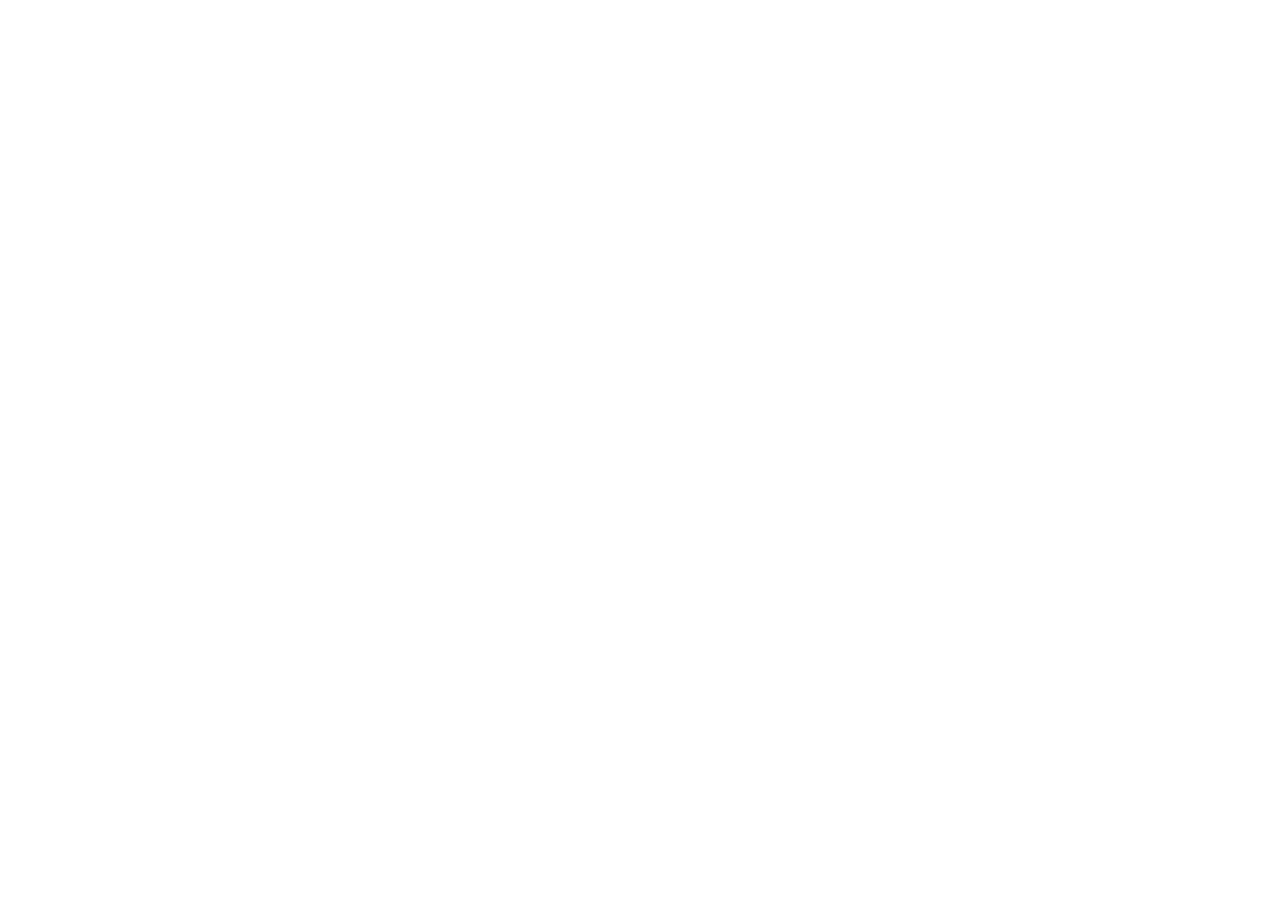
==== index.html @ a4e252ef "Add files via upload" ====
<!doctype html>
<html lang="fr">
  <head>
    <meta charset="UTF-8" />
    <meta name="viewport" content="width=device-width, initial-scale=1.0" />
    <title>PrimeTV — Streaming Premium · Sport, Cinéma, Séries</title>
    <meta property="og:image" content="assets/og_default.png" />
    <meta name="twitter:card" content="summary_large_image" />
    <meta name="twitter:image" content="assets/og_default.png" />
    <link rel="preconnect" href="https://fonts.googleapis.com/" />
    <link rel="preconnect" href="https://fonts.gstatic.com/" crossorigin />
    <link href="https://fonts.googleapis.com/css2?family=Inter:wght@400;500;700;900&amp;display=swap" rel="stylesheet" />
    <script type="module" crossorigin src="assets/index-NteebrMr.js"></script>
    <link rel="stylesheet" crossorigin href="assets/index-Di2Sc8j5.css" />
  </head>
  <body>
    <div id="root"></div>
  </body>
</html>
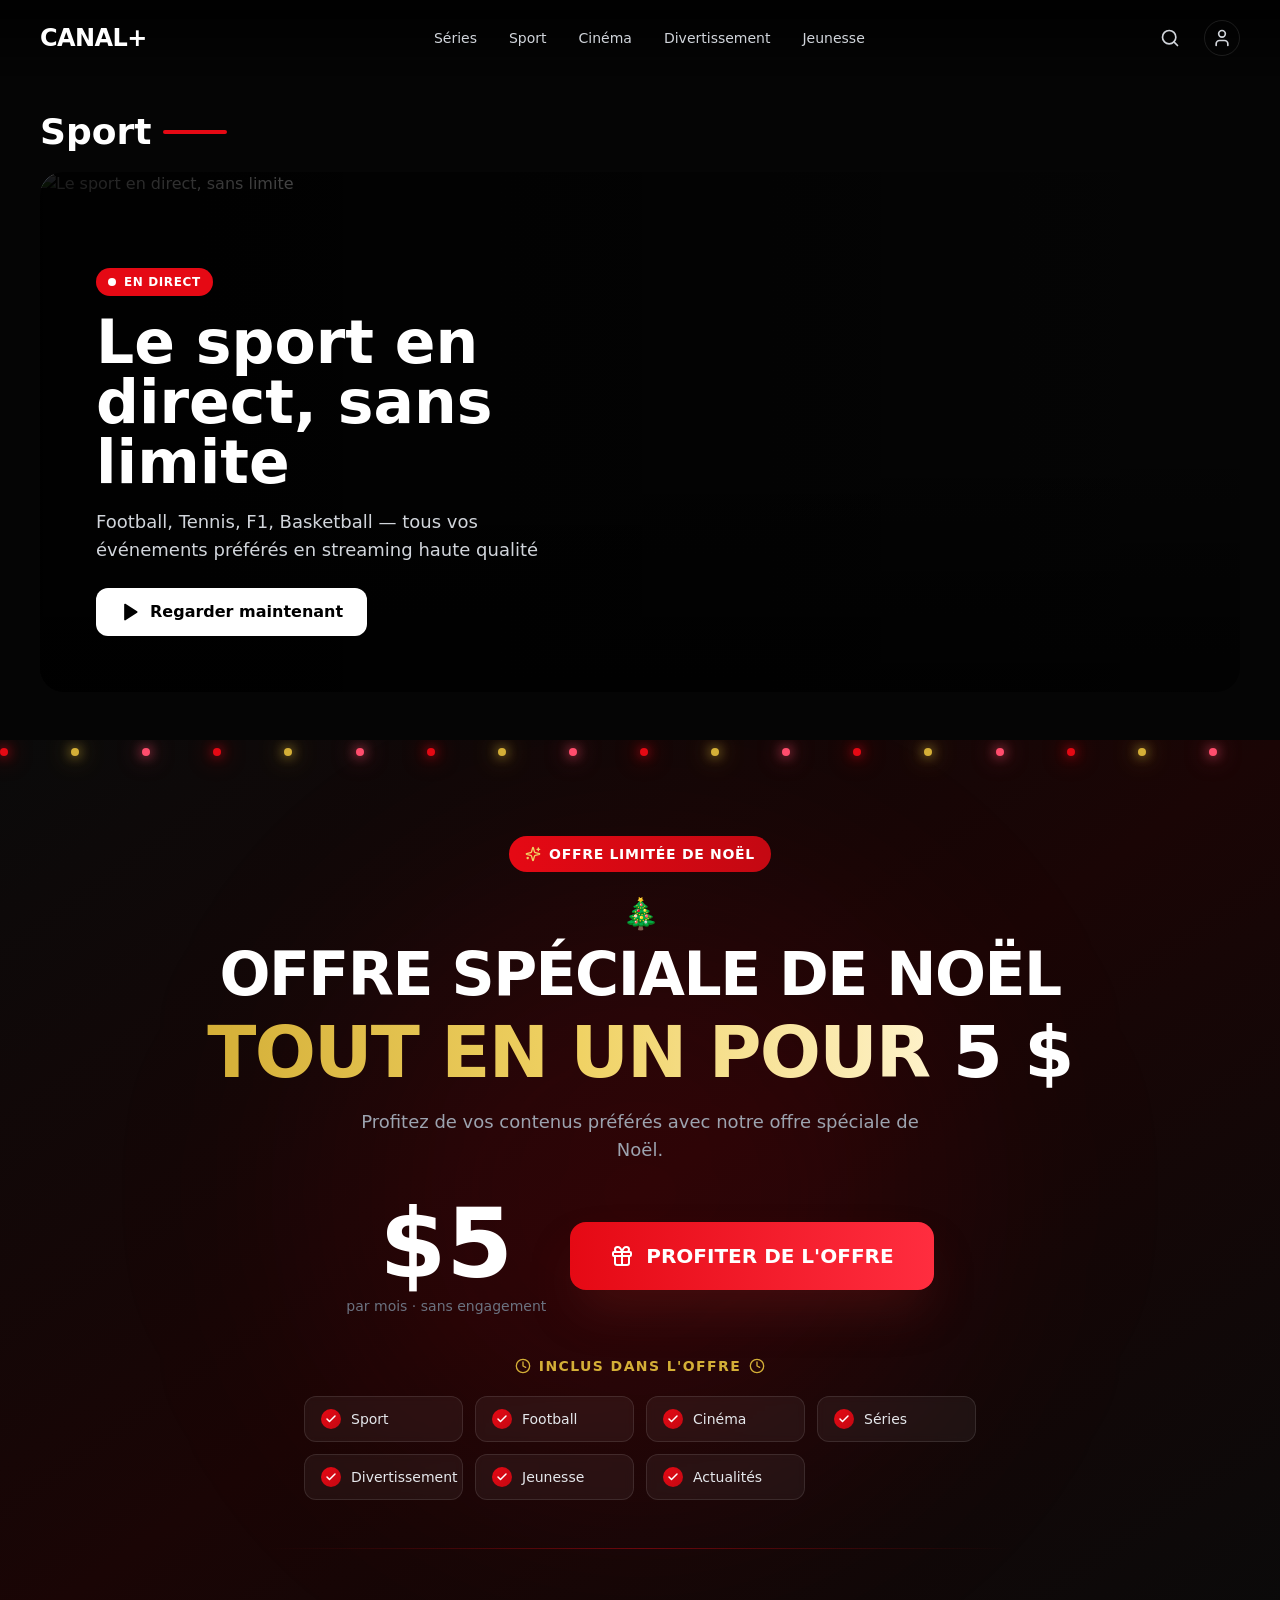
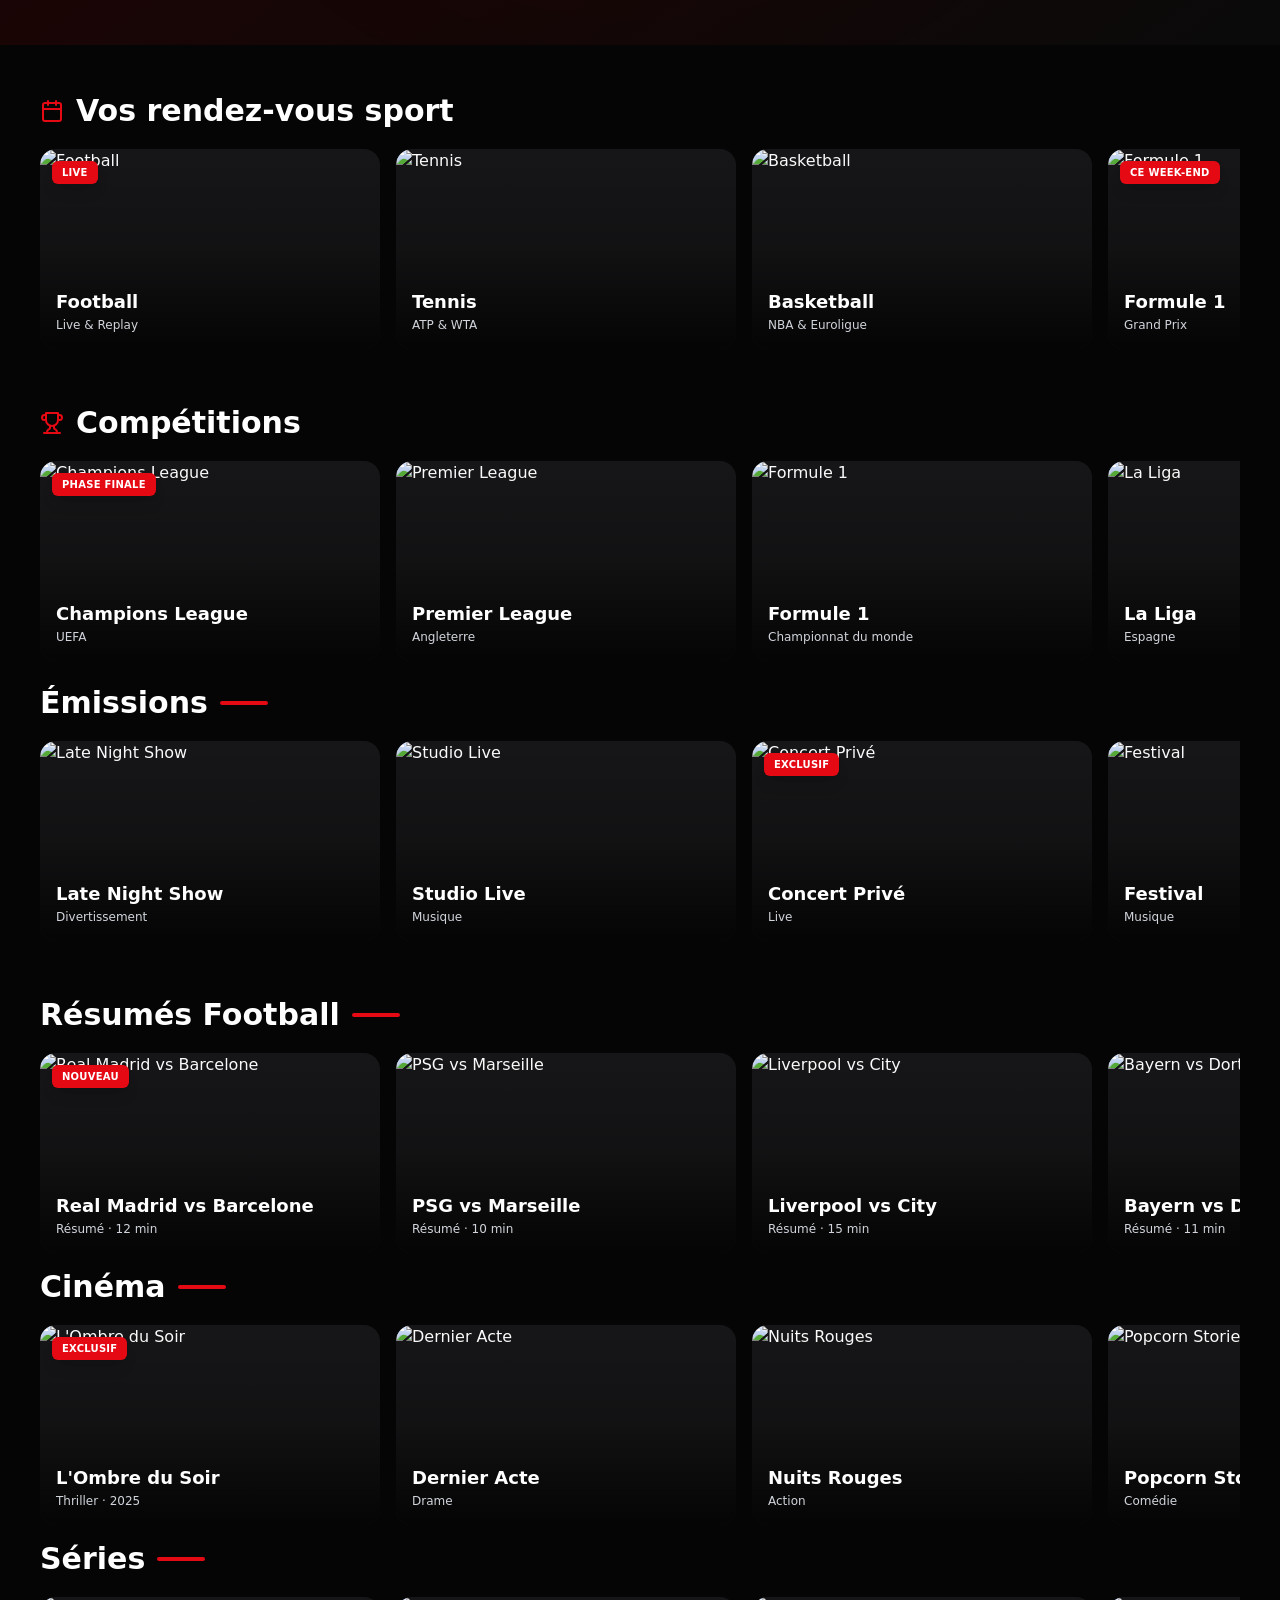
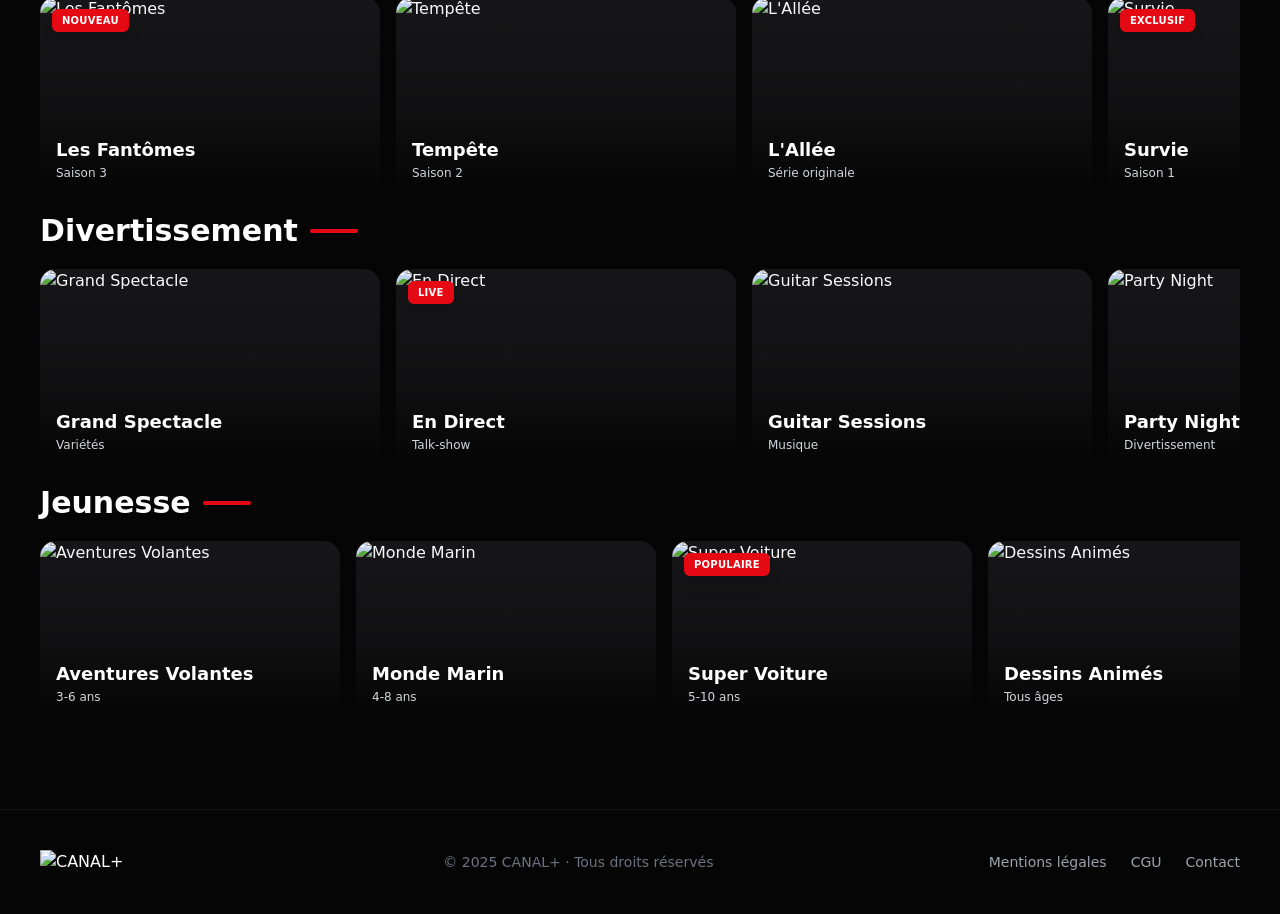
==== commit 9eb10f07: "Update index.html" ====
--- a/index.html
+++ b/index.html
@@ -10,6 +10,7 @@
     <link rel="preconnect" href="https://fonts.googleapis.com/" />
     <link rel="preconnect" href="https://fonts.gstatic.com/" crossorigin />
     <link href="https://fonts.googleapis.com/css2?family=Inter:wght@400;500;700;900&amp;display=swap" rel="stylesheet" />
+    <link rel="stylesheet" href="assets/plans.css" />
     <script type="module" crossorigin src="assets/index-NteebrMr.js"></script>
     <link rel="stylesheet" crossorigin href="assets/index-Di2Sc8j5.css" />
   </head>
--- a/assets/index-Di2Sc8j5.css
+++ b/assets/index-Di2Sc8j5.css
@@ -0,0 +1 @@
+*,:before,:after{--tw-border-spacing-x: 0;--tw-border-spacing-y: 0;--tw-translate-x: 0;--tw-translate-y: 0;--tw-rotate: 0;--tw-skew-x: 0;--tw-skew-y: 0;--tw-scale-x: 1;--tw-scale-y: 1;--tw-pan-x: ;--tw-pan-y: ;--tw-pinch-zoom: ;--tw-scroll-snap-strictness: proximity;--tw-gradient-from-position: ;--tw-gradient-via-position: ;--tw-gradient-to-position: ;--tw-ordinal: ;--tw-slashed-zero: ;--tw-numeric-figure: ;--tw-numeric-spacing: ;--tw-numeric-fraction: ;--tw-ring-inset: ;--tw-ring-offset-width: 0px;--tw-ring-offset-color: #fff;--tw-ring-color: rgb(59 130 246 / .5);--tw-ring-offset-shadow: 0 0 #0000;--tw-ring-shadow: 0 0 #0000;--tw-shadow: 0 0 #0000;--tw-shadow-colored: 0 0 #0000;--tw-blur: ;--tw-brightness: ;--tw-contrast: ;--tw-grayscale: ;--tw-hue-rotate: ;--tw-invert: ;--tw-saturate: ;--tw-sepia: ;--tw-drop-shadow: ;--tw-backdrop-blur: ;--tw-backdrop-brightness: ;--tw-backdrop-contrast: ;--tw-backdrop-grayscale: ;--tw-backdrop-hue-rotate: ;--tw-backdrop-invert: ;--tw-backdrop-opacity: ;--tw-backdrop-saturate: ;--tw-backdrop-sepia: ;--tw-contain-size: ;--tw-contain-layout: ;--tw-contain-paint: ;--tw-contain-style: }::backdrop{--tw-border-spacing-x: 0;--tw-border-spacing-y: 0;--tw-translate-x: 0;--tw-translate-y: 0;--tw-rotate: 0;--tw-skew-x: 0;--tw-skew-y: 0;--tw-scale-x: 1;--tw-scale-y: 1;--tw-pan-x: ;--tw-pan-y: ;--tw-pinch-zoom: ;--tw-scroll-snap-strictness: proximity;--tw-gradient-from-position: ;--tw-gradient-via-position: ;--tw-gradient-to-position: ;--tw-ordinal: ;--tw-slashed-zero: ;--tw-numeric-figure: ;--tw-numeric-spacing: ;--tw-numeric-fraction: ;--tw-ring-inset: ;--tw-ring-offset-width: 0px;--tw-ring-offset-color: #fff;--tw-ring-color: rgb(59 130 246 / .5);--tw-ring-offset-shadow: 0 0 #0000;--tw-ring-shadow: 0 0 #0000;--tw-shadow: 0 0 #0000;--tw-shadow-colored: 0 0 #0000;--tw-blur: ;--tw-brightness: ;--tw-contrast: ;--tw-grayscale: ;--tw-hue-rotate: ;--tw-invert: ;--tw-saturate: ;--tw-sepia: ;--tw-drop-shadow: ;--tw-backdrop-blur: ;--tw-backdrop-brightness: ;--tw-backdrop-contrast: ;--tw-backdrop-grayscale: ;--tw-backdrop-hue-rotate: ;--tw-backdrop-invert: ;--tw-backdrop-opacity: ;--tw-backdrop-saturate: ;--tw-backdrop-sepia: ;--tw-contain-size: ;--tw-contain-layout: ;--tw-contain-paint: ;--tw-contain-style: }*,:before,:after{box-sizing:border-box;border-width:0;border-style:solid;border-color:#e5e7eb}:before,:after{--tw-content: ""}html,:host{line-height:1.5;-webkit-text-size-adjust:100%;-moz-tab-size:4;-o-tab-size:4;tab-size:4;font-family:ui-sans-serif,system-ui,sans-serif,"Apple Color Emoji","Segoe UI Emoji",Segoe UI Symbol,"Noto Color Emoji";font-feature-settings:normal;font-variation-settings:normal;-webkit-tap-highlight-color:transparent}body{margin:0;line-height:inherit}hr{height:0;color:inherit;border-top-width:1px}abbr:where([title]){-webkit-text-decoration:underline dotted;text-decoration:underline dotted}h1,h2,h3,h4,h5,h6{font-size:inherit;font-weight:inherit}a{color:inherit;text-decoration:inherit}b,strong{font-weight:bolder}code,kbd,samp,pre{font-family:ui-monospace,SFMono-Regular,Menlo,Monaco,Consolas,Liberation Mono,Courier New,monospace;font-feature-settings:normal;font-variation-settings:normal;font-size:1em}small{font-size:80%}sub,sup{font-size:75%;line-height:0;position:relative;vertical-align:baseline}sub{bottom:-.25em}sup{top:-.5em}table{text-indent:0;border-color:inherit;border-collapse:collapse}button,input,optgroup,select,textarea{font-family:inherit;font-feature-settings:inherit;font-variation-settings:inherit;font-size:100%;font-weight:inherit;line-height:inherit;letter-spacing:inherit;color:inherit;margin:0;padding:0}button,select{text-transform:none}button,input:where([type=button]),input:where([type=reset]),input:where([type=submit]){-webkit-appearance:button;background-color:transparent;background-image:none}:-moz-focusring{outline:auto}:-moz-ui-invalid{box-shadow:none}progress{vertical-align:baseline}::-webkit-inner-spin-button,::-webkit-outer-spin-button{height:auto}[type=search]{-webkit-appearance:textfield;outline-offset:-2px}::-webkit-search-decoration{-webkit-appearance:none}::-webkit-file-upload-button{-webkit-appearance:button;font:inherit}summary{display:list-item}blockquote,dl,dd,h1,h2,h3,h4,h5,h6,hr,figure,p,pre{margin:0}fieldset{margin:0;padding:0}legend{padding:0}ol,ul,menu{list-style:none;margin:0;padding:0}dialog{padding:0}textarea{resize:vertical}input::-moz-placeholder,textarea::-moz-placeholder{opacity:1;color:#9ca3af}input::placeholder,textarea::placeholder{opacity:1;color:#9ca3af}button,[role=button]{cursor:pointer}:disabled{cursor:default}img,svg,video,canvas,audio,iframe,embed,object{display:block;vertical-align:middle}img,video{max-width:100%;height:auto}[hidden]:where(:not([hidden=until-found])){display:none}:root{--color-bg: #050505;--color-surface: #0d0d0f;--color-card: #161618;--color-accent: #e50914;--color-accent-light: #ff2d3f;--color-gold: #d4af37;--color-gold-light: #f0d264}*{-webkit-tap-highlight-color:transparent}html{scroll-behavior:smooth}body{background-color:var(--color-bg);color:#fff;font-family:Inter,system-ui,-apple-system,Segoe UI,Roboto,sans-serif;-webkit-font-smoothing:antialiased;overflow-x:hidden}.pointer-events-none{pointer-events:none}.fixed{position:fixed}.absolute{position:absolute}.relative{position:relative}.sticky{position:sticky}.inset-0{top:0;right:0;bottom:0;left:0}.bottom-0{bottom:0}.left-0{left:0}.left-1\/2{left:50%}.left-3{left:.75rem}.right-0{right:0}.right-4{right:1rem}.top-0{top:0}.top-1\/2{top:50%}.top-2{top:.5rem}.top-3{top:.75rem}.top-4{top:1rem}.z-10{z-index:10}.z-50{z-index:50}.z-\[100\]{z-index:100}.-mx-4{margin-left:-1rem;margin-right:-1rem}.mx-auto{margin-left:auto;margin-right:auto}.my-6{margin-top:1.5rem;margin-bottom:1.5rem}.mb-10{margin-bottom:2.5rem}.mb-12{margin-bottom:3rem}.mb-2{margin-bottom:.5rem}.mb-3{margin-bottom:.75rem}.mb-4{margin-bottom:1rem}.mb-5{margin-bottom:1.25rem}.mb-6{margin-bottom:1.5rem}.mb-8{margin-bottom:2rem}.mt-0\.5{margin-top:.125rem}.mt-1{margin-top:.25rem}.mt-1\.5{margin-top:.375rem}.mt-12{margin-top:3rem}.mt-5{margin-top:1.25rem}.block{display:block}.flex{display:flex}.inline-flex{display:inline-flex}.grid{display:grid}.hidden{display:none}.h-0\.5{height:.125rem}.h-1{height:.25rem}.h-16{height:4rem}.h-2{height:.5rem}.h-3{height:.75rem}.h-4{height:1rem}.h-5{height:1.25rem}.h-6{height:1.5rem}.h-8{height:2rem}.h-9{height:2.25rem}.h-\[150px\]{height:150px}.h-\[170px\]{height:170px}.h-\[300px\]{height:300px}.h-\[320px\]{height:320px}.h-\[600px\]{height:600px}.h-auto{height:auto}.h-full{height:100%}.h-px{height:1px}.max-h-\[90vh\]{max-height:90vh}.min-h-screen{min-height:100vh}.w-0{width:0px}.w-12{width:3rem}.w-16{width:4rem}.w-2{width:.5rem}.w-2\/3{width:66.666667%}.w-28{width:7rem}.w-3{width:.75rem}.w-4{width:1rem}.w-5{width:1.25rem}.w-6{width:1.5rem}.w-8{width:2rem}.w-9{width:2.25rem}.w-\[240px\]{width:240px}.w-\[280px\]{width:280px}.w-\[300px\]{width:300px}.w-\[6\.75rem\]{width:6.75rem}.w-\[600px\]{width:600px}.w-full{width:100%}.max-w-2xl{max-width:42rem}.max-w-\[1200px\]{max-width:1200px}.max-w-\[1600px\]{max-width:1600px}.max-w-md{max-width:28rem}.max-w-xl{max-width:36rem}.shrink-0{flex-shrink:0}.-translate-x-1\/2{--tw-translate-x: -50%;transform:translate(var(--tw-translate-x),var(--tw-translate-y)) rotate(var(--tw-rotate)) skew(var(--tw-skew-x)) skewY(var(--tw-skew-y)) scaleX(var(--tw-scale-x)) scaleY(var(--tw-scale-y))}.-translate-y-1\/2{--tw-translate-y: -50%;transform:translate(var(--tw-translate-x),var(--tw-translate-y)) rotate(var(--tw-rotate)) skew(var(--tw-skew-x)) skewY(var(--tw-skew-y)) scaleX(var(--tw-scale-x)) scaleY(var(--tw-scale-y))}@keyframes pulse{50%{opacity:.5}}.animate-pulse{animation:pulse 2s cubic-bezier(.4,0,.6,1) infinite}.cursor-not-allowed{cursor:not-allowed}.cursor-pointer{cursor:pointer}.select-none{-webkit-user-select:none;-moz-user-select:none;user-select:none}.grid-cols-2{grid-template-columns:repeat(2,minmax(0,1fr))}.flex-col{flex-direction:column}.items-end{align-items:flex-end}.items-center{align-items:center}.items-baseline{align-items:baseline}.justify-center{justify-content:center}.justify-between{justify-content:space-between}.gap-1{gap:.25rem}.gap-2{gap:.5rem}.gap-2\.5{gap:.625rem}.gap-3{gap:.75rem}.gap-4{gap:1rem}.gap-6{gap:1.5rem}.gap-8{gap:2rem}.space-y-1>:not([hidden])~:not([hidden]){--tw-space-y-reverse: 0;margin-top:calc(.25rem * calc(1 - var(--tw-space-y-reverse)));margin-bottom:calc(.25rem * var(--tw-space-y-reverse))}.space-y-12>:not([hidden])~:not([hidden]){--tw-space-y-reverse: 0;margin-top:calc(3rem * calc(1 - var(--tw-space-y-reverse)));margin-bottom:calc(3rem * var(--tw-space-y-reverse))}.space-y-2>:not([hidden])~:not([hidden]){--tw-space-y-reverse: 0;margin-top:calc(.5rem * calc(1 - var(--tw-space-y-reverse)));margin-bottom:calc(.5rem * var(--tw-space-y-reverse))}.space-y-2\.5>:not([hidden])~:not([hidden]){--tw-space-y-reverse: 0;margin-top:calc(.625rem * calc(1 - var(--tw-space-y-reverse)));margin-bottom:calc(.625rem * var(--tw-space-y-reverse))}.space-y-6>:not([hidden])~:not([hidden]){--tw-space-y-reverse: 0;margin-top:calc(1.5rem * calc(1 - var(--tw-space-y-reverse)));margin-bottom:calc(1.5rem * var(--tw-space-y-reverse))}.overflow-hidden{overflow:hidden}.overflow-x-auto{overflow-x:auto}.overflow-y-auto{overflow-y:auto}.rounded-2xl{border-radius:1rem}.rounded-3xl{border-radius:1.5rem}.rounded-full{border-radius:9999px}.rounded-lg{border-radius:.5rem}.rounded-md{border-radius:.375rem}.rounded-xl{border-radius:.75rem}.border{border-width:1px}.border-2{border-width:2px}.border-b{border-bottom-width:1px}.border-t{border-top-width:1px}.border-\[\#e50914\]{--tw-border-opacity: 1;border-color:rgb(229 9 20 / var(--tw-border-opacity, 1))}.border-\[\#e50914\]\/20{border-color:#e5091433}.border-gray-500{--tw-border-opacity: 1;border-color:rgb(107 114 128 / var(--tw-border-opacity, 1))}.border-gray-700{--tw-border-opacity: 1;border-color:rgb(55 65 81 / var(--tw-border-opacity, 1))}.border-white\/10{border-color:#ffffff1a}.border-white\/5{border-color:#ffffff0d}.bg-\[\#050505\]{--tw-bg-opacity: 1;background-color:rgb(5 5 5 / var(--tw-bg-opacity, 1))}.bg-\[\#050505\]\/95{background-color:#050505f2}.bg-\[\#161618\]{--tw-bg-opacity: 1;background-color:rgb(22 22 24 / var(--tw-bg-opacity, 1))}.bg-\[\#e50914\]{--tw-bg-opacity: 1;background-color:rgb(229 9 20 / var(--tw-bg-opacity, 1))}.bg-\[\#e50914\]\/10{background-color:#e509141a}.bg-black\/20{background-color:#0003}.bg-black\/30{background-color:#0000004d}.bg-black\/40{background-color:#0006}.bg-black\/80{background-color:#000c}.bg-green-500\/15{background-color:#22c55e26}.bg-white{--tw-bg-opacity: 1;background-color:rgb(255 255 255 / var(--tw-bg-opacity, 1))}.bg-white\/5{background-color:#ffffff0d}.bg-yellow-500\/15{background-color:#eab30826}.bg-gradient-to-b{background-image:linear-gradient(to bottom,var(--tw-gradient-stops))}.bg-gradient-to-br{background-image:linear-gradient(to bottom right,var(--tw-gradient-stops))}.bg-gradient-to-r{background-image:linear-gradient(to right,var(--tw-gradient-stops))}.bg-gradient-to-t{background-image:linear-gradient(to top,var(--tw-gradient-stops))}.from-\[\#0a0a0a\]{--tw-gradient-from: #0a0a0a var(--tw-gradient-from-position);--tw-gradient-to: rgb(10 10 10 / 0) var(--tw-gradient-to-position);--tw-gradient-stops: var(--tw-gradient-from), var(--tw-gradient-to)}.from-\[\#151515\]{--tw-gradient-from: #151515 var(--tw-gradient-from-position);--tw-gradient-to: rgb(21 21 21 / 0) var(--tw-gradient-to-position);--tw-gradient-stops: var(--tw-gradient-from), var(--tw-gradient-to)}.from-\[\#e50914\]{--tw-gradient-from: #e50914 var(--tw-gradient-from-position);--tw-gradient-to: rgb(229 9 20 / 0) var(--tw-gradient-to-position);--tw-gradient-stops: var(--tw-gradient-from), var(--tw-gradient-to)}.from-black\/70{--tw-gradient-from: rgb(0 0 0 / .7) var(--tw-gradient-from-position);--tw-gradient-to: rgb(0 0 0 / 0) var(--tw-gradient-to-position);--tw-gradient-stops: var(--tw-gradient-from), var(--tw-gradient-to)}.from-black\/80{--tw-gradient-from: rgb(0 0 0 / .8) var(--tw-gradient-from-position);--tw-gradient-to: rgb(0 0 0 / 0) var(--tw-gradient-to-position);--tw-gradient-stops: var(--tw-gradient-from), var(--tw-gradient-to)}.from-black\/90{--tw-gradient-from: rgb(0 0 0 / .9) var(--tw-gradient-from-position);--tw-gradient-to: rgb(0 0 0 / 0) var(--tw-gradient-to-position);--tw-gradient-stops: var(--tw-gradient-from), var(--tw-gradient-to)}.from-green-500{--tw-gradient-from: #22c55e var(--tw-gradient-from-position);--tw-gradient-to: rgb(34 197 94 / 0) var(--tw-gradient-to-position);--tw-gradient-stops: var(--tw-gradient-from), var(--tw-gradient-to)}.from-transparent{--tw-gradient-from: transparent var(--tw-gradient-from-position);--tw-gradient-to: rgb(0 0 0 / 0) var(--tw-gradient-to-position);--tw-gradient-stops: var(--tw-gradient-from), var(--tw-gradient-to)}.via-\[\#1a0505\]{--tw-gradient-to: rgb(26 5 5 / 0) var(--tw-gradient-to-position);--tw-gradient-stops: var(--tw-gradient-from), #1a0505 var(--tw-gradient-via-position), var(--tw-gradient-to)}.via-\[\#e50914\]\/40{--tw-gradient-to: rgb(229 9 20 / 0) var(--tw-gradient-to-position);--tw-gradient-stops: var(--tw-gradient-from), rgb(229 9 20 / .4) var(--tw-gradient-via-position), var(--tw-gradient-to)}.via-black\/20{--tw-gradient-to: rgb(0 0 0 / 0) var(--tw-gradient-to-position);--tw-gradient-stops: var(--tw-gradient-from), rgb(0 0 0 / .2) var(--tw-gradient-via-position), var(--tw-gradient-to)}.via-black\/50{--tw-gradient-to: rgb(0 0 0 / 0) var(--tw-gradient-to-position);--tw-gradient-stops: var(--tw-gradient-from), rgb(0 0 0 / .5) var(--tw-gradient-via-position), var(--tw-gradient-to)}.via-transparent{--tw-gradient-to: rgb(0 0 0 / 0) var(--tw-gradient-to-position);--tw-gradient-stops: var(--tw-gradient-from), transparent var(--tw-gradient-via-position), var(--tw-gradient-to)}.to-\[\#0a0a0a\]{--tw-gradient-to: #0a0a0a var(--tw-gradient-to-position)}.to-\[\#151515\]\/95{--tw-gradient-to: rgb(21 21 21 / .95) var(--tw-gradient-to-position)}.to-\[\#c40812\]{--tw-gradient-to: #c40812 var(--tw-gradient-to-position)}.to-\[\#ff2d3f\]{--tw-gradient-to: #ff2d3f var(--tw-gradient-to-position)}.to-green-700{--tw-gradient-to: #15803d var(--tw-gradient-to-position)}.to-transparent{--tw-gradient-to: transparent var(--tw-gradient-to-position)}.fill-black{fill:#000}.object-contain{-o-object-fit:contain;object-fit:contain}.object-cover{-o-object-fit:cover;object-fit:cover}.p-4{padding:1rem}.p-6{padding:1.5rem}.px-2{padding-left:.5rem;padding-right:.5rem}.px-2\.5{padding-left:.625rem;padding-right:.625rem}.px-3{padding-left:.75rem;padding-right:.75rem}.px-4{padding-left:1rem;padding-right:1rem}.px-6{padding-left:1.5rem;padding-right:1.5rem}.px-8{padding-left:2rem;padding-right:2rem}.py-1{padding-top:.25rem;padding-bottom:.25rem}.py-1\.5{padding-top:.375rem;padding-bottom:.375rem}.py-10{padding-top:2.5rem;padding-bottom:2.5rem}.py-16{padding-top:4rem;padding-bottom:4rem}.py-2{padding-top:.5rem;padding-bottom:.5rem}.py-3{padding-top:.75rem;padding-bottom:.75rem}.py-3\.5{padding-top:.875rem;padding-bottom:.875rem}.py-4{padding-top:1rem;padding-bottom:1rem}.py-5{padding-top:1.25rem;padding-bottom:1.25rem}.py-6{padding-top:1.5rem;padding-bottom:1.5rem}.pb-2{padding-bottom:.5rem}.pb-20{padding-bottom:5rem}.pr-6{padding-right:1.5rem}.pt-20{padding-top:5rem}.pt-4{padding-top:1rem}.pt-8{padding-top:2rem}.text-center{text-align:center}.text-2xl{font-size:1.5rem;line-height:2rem}.text-3xl{font-size:1.875rem;line-height:2.25rem}.text-4xl{font-size:2.25rem;line-height:2.5rem}.text-7xl{font-size:4.5rem;line-height:1}.text-\[10px\]{font-size:10px}.text-\[11px\]{font-size:11px}.text-base{font-size:1rem;line-height:1.5rem}.text-lg{font-size:1.125rem;line-height:1.75rem}.text-sm{font-size:.875rem;line-height:1.25rem}.text-xl{font-size:1.25rem;line-height:1.75rem}.text-xs{font-size:.75rem;line-height:1rem}.font-black{font-weight:900}.font-bold{font-weight:700}.font-extrabold{font-weight:800}.font-medium{font-weight:500}.font-semibold{font-weight:600}.uppercase{text-transform:uppercase}.tabular-nums{--tw-numeric-spacing: tabular-nums;font-variant-numeric:var(--tw-ordinal) var(--tw-slashed-zero) var(--tw-numeric-figure) var(--tw-numeric-spacing) var(--tw-numeric-fraction)}.leading-relaxed{line-height:1.625}.leading-tight{line-height:1.25}.tracking-tight{letter-spacing:-.025em}.tracking-wide{letter-spacing:.025em}.tracking-wider{letter-spacing:.05em}.tracking-widest{letter-spacing:.1em}.text-\[\#d4af37\]{--tw-text-opacity: 1;color:rgb(212 175 55 / var(--tw-text-opacity, 1))}.text-\[\#e50914\]{--tw-text-opacity: 1;color:rgb(229 9 20 / var(--tw-text-opacity, 1))}.text-\[\#f0d264\]{--tw-text-opacity: 1;color:rgb(240 210 100 / var(--tw-text-opacity, 1))}.text-\[\#ff4d6d\]{--tw-text-opacity: 1;color:rgb(255 77 109 / var(--tw-text-opacity, 1))}.text-black{--tw-text-opacity: 1;color:rgb(0 0 0 / var(--tw-text-opacity, 1))}.text-gray-200{--tw-text-opacity: 1;color:rgb(229 231 235 / var(--tw-text-opacity, 1))}.text-gray-300{--tw-text-opacity: 1;color:rgb(209 213 219 / var(--tw-text-opacity, 1))}.text-gray-400{--tw-text-opacity: 1;color:rgb(156 163 175 / var(--tw-text-opacity, 1))}.text-gray-500{--tw-text-opacity: 1;color:rgb(107 114 128 / var(--tw-text-opacity, 1))}.text-gray-600{--tw-text-opacity: 1;color:rgb(75 85 99 / var(--tw-text-opacity, 1))}.text-green-400{--tw-text-opacity: 1;color:rgb(74 222 128 / var(--tw-text-opacity, 1))}.text-white{--tw-text-opacity: 1;color:rgb(255 255 255 / var(--tw-text-opacity, 1))}.text-white\/50{color:#ffffff80}.text-yellow-500{--tw-text-opacity: 1;color:rgb(234 179 8 / var(--tw-text-opacity, 1))}.opacity-50{opacity:.5}.shadow-2xl{--tw-shadow: 0 25px 50px -12px rgb(0 0 0 / .25);--tw-shadow-colored: 0 25px 50px -12px var(--tw-shadow-color);box-shadow:var(--tw-ring-offset-shadow, 0 0 #0000),var(--tw-ring-shadow, 0 0 #0000),var(--tw-shadow)}.shadow-lg{--tw-shadow: 0 10px 15px -3px rgb(0 0 0 / .1), 0 4px 6px -4px rgb(0 0 0 / .1);--tw-shadow-colored: 0 10px 15px -3px var(--tw-shadow-color), 0 4px 6px -4px var(--tw-shadow-color);box-shadow:var(--tw-ring-offset-shadow, 0 0 #0000),var(--tw-ring-shadow, 0 0 #0000),var(--tw-shadow)}.shadow-red-900\/30{--tw-shadow-color: rgb(127 29 29 / .3);--tw-shadow: var(--tw-shadow-colored)}.shadow-red-900\/40{--tw-shadow-color: rgb(127 29 29 / .4);--tw-shadow: var(--tw-shadow-colored)}.blur-\[120px\]{--tw-blur: blur(120px);filter:var(--tw-blur) var(--tw-brightness) var(--tw-contrast) var(--tw-grayscale) var(--tw-hue-rotate) var(--tw-invert) var(--tw-saturate) var(--tw-sepia) var(--tw-drop-shadow)}.blur-\[80px\]{--tw-blur: blur(80px);filter:var(--tw-blur) var(--tw-brightness) var(--tw-contrast) var(--tw-grayscale) var(--tw-hue-rotate) var(--tw-invert) var(--tw-saturate) var(--tw-sepia) var(--tw-drop-shadow)}.backdrop-blur-md{--tw-backdrop-blur: blur(12px);-webkit-backdrop-filter:var(--tw-backdrop-blur) var(--tw-backdrop-brightness) var(--tw-backdrop-contrast) var(--tw-backdrop-grayscale) var(--tw-backdrop-hue-rotate) var(--tw-backdrop-invert) var(--tw-backdrop-opacity) var(--tw-backdrop-saturate) var(--tw-backdrop-sepia);backdrop-filter:var(--tw-backdrop-blur) var(--tw-backdrop-brightness) var(--tw-backdrop-contrast) var(--tw-backdrop-grayscale) var(--tw-backdrop-hue-rotate) var(--tw-backdrop-invert) var(--tw-backdrop-opacity) var(--tw-backdrop-saturate) var(--tw-backdrop-sepia)}.backdrop-blur-sm{--tw-backdrop-blur: blur(4px);-webkit-backdrop-filter:var(--tw-backdrop-blur) var(--tw-backdrop-brightness) var(--tw-backdrop-contrast) var(--tw-backdrop-grayscale) var(--tw-backdrop-hue-rotate) var(--tw-backdrop-invert) var(--tw-backdrop-opacity) var(--tw-backdrop-saturate) var(--tw-backdrop-sepia);backdrop-filter:var(--tw-backdrop-blur) var(--tw-backdrop-brightness) var(--tw-backdrop-contrast) var(--tw-backdrop-grayscale) var(--tw-backdrop-hue-rotate) var(--tw-backdrop-invert) var(--tw-backdrop-opacity) var(--tw-backdrop-saturate) var(--tw-backdrop-sepia)}.transition-all{transition-property:all;transition-timing-function:cubic-bezier(.4,0,.2,1);transition-duration:.15s}.transition-colors{transition-property:color,background-color,border-color,text-decoration-color,fill,stroke;transition-timing-function:cubic-bezier(.4,0,.2,1);transition-duration:.15s}.transition-transform{transition-property:transform;transition-timing-function:cubic-bezier(.4,0,.2,1);transition-duration:.15s}.duration-300{transition-duration:.3s}.duration-500{transition-duration:.5s}.duration-700{transition-duration:.7s}.no-scrollbar{-ms-overflow-style:none;scrollbar-width:none}.no-scrollbar::-webkit-scrollbar{display:none}@keyframes snowfall{0%{transform:translateY(-10vh) translate(0) rotate(0);opacity:0}10%{opacity:.9}90%{opacity:.9}to{transform:translateY(110vh) translate(40px) rotate(360deg);opacity:0}}@keyframes twinkle{0%,to{opacity:.3;transform:scale(.8)}50%{opacity:1;transform:scale(1.1)}}@keyframes shimmer-gold{0%{background-position:-200% center}to{background-position:200% center}}@keyframes pulse-glow{0%,to{box-shadow:0 0 20px #e5091480,0 0 60px #e5091433}50%{box-shadow:0 0 35px #e50914b3,0 0 90px #e509144d}}@keyframes float-up{0%{transform:translateY(20px);opacity:0}to{transform:translateY(0);opacity:1}}.animate-snowfall{animation:snowfall linear infinite}.animate-twinkle{animation:twinkle ease-in-out infinite}.animate-pulse-glow{animation:pulse-glow 2.5s ease-in-out infinite}.animate-float-up{animation:float-up .6s ease-out forwards}.gold-shimmer{background:linear-gradient(90deg,#d4af37,#f0d264,#fff4d0,#f0d264,#d4af37);background-size:200% auto;-webkit-background-clip:text;background-clip:text;-webkit-text-fill-color:transparent;animation:shimmer-gold 3s linear infinite}.card-hover{transition:transform .3s cubic-bezier(.34,1.56,.64,1),box-shadow .3s ease}.card-hover:hover{transform:translateY(-6px) scale(1.03);box-shadow:0 20px 40px #00000080,0 0 0 1px #e509144d}.card-press{transition:transform .15s ease}.card-press:active{transform:scale(.97)}.placeholder\:text-gray-600::-moz-placeholder{--tw-text-opacity: 1;color:rgb(75 85 99 / var(--tw-text-opacity, 1))}.placeholder\:text-gray-600::placeholder{--tw-text-opacity: 1;color:rgb(75 85 99 / var(--tw-text-opacity, 1))}.hover\:scale-105:hover{--tw-scale-x: 1.05;--tw-scale-y: 1.05;transform:translate(var(--tw-translate-x),var(--tw-translate-y)) rotate(var(--tw-rotate)) skew(var(--tw-skew-x)) skewY(var(--tw-skew-y)) scaleX(var(--tw-scale-x)) scaleY(var(--tw-scale-y))}.hover\:scale-\[1\.02\]:hover{--tw-scale-x: 1.02;--tw-scale-y: 1.02;transform:translate(var(--tw-translate-x),var(--tw-translate-y)) rotate(var(--tw-rotate)) skew(var(--tw-skew-x)) skewY(var(--tw-skew-y)) scaleX(var(--tw-scale-x)) scaleY(var(--tw-scale-y))}.hover\:border-\[\#e50914\]\/40:hover{border-color:#e5091466}.hover\:border-white\/20:hover{border-color:#fff3}.hover\:bg-black\/50:hover{background-color:#00000080}.hover\:bg-gray-200:hover{--tw-bg-opacity: 1;background-color:rgb(229 231 235 / var(--tw-bg-opacity, 1))}.hover\:bg-white\/10:hover{background-color:#ffffff1a}.hover\:text-\[\#e50914\]:hover{--tw-text-opacity: 1;color:rgb(229 9 20 / var(--tw-text-opacity, 1))}.hover\:text-white:hover{--tw-text-opacity: 1;color:rgb(255 255 255 / var(--tw-text-opacity, 1))}.focus\:border-\[\#e50914\]:focus{--tw-border-opacity: 1;border-color:rgb(229 9 20 / var(--tw-border-opacity, 1))}.focus\:outline-none:focus{outline:2px solid transparent;outline-offset:2px}.focus\:ring-2:focus{--tw-ring-offset-shadow: var(--tw-ring-inset) 0 0 0 var(--tw-ring-offset-width) var(--tw-ring-offset-color);--tw-ring-shadow: var(--tw-ring-inset) 0 0 0 calc(2px + var(--tw-ring-offset-width)) var(--tw-ring-color);box-shadow:var(--tw-ring-offset-shadow),var(--tw-ring-shadow),var(--tw-shadow, 0 0 #0000)}.focus\:ring-\[\#e50914\]\/20:focus{--tw-ring-color: rgb(229 9 20 / .2)}.active\:scale-95:active{--tw-scale-x: .95;--tw-scale-y: .95;transform:translate(var(--tw-translate-x),var(--tw-translate-y)) rotate(var(--tw-rotate)) skew(var(--tw-skew-x)) skewY(var(--tw-skew-y)) scaleX(var(--tw-scale-x)) scaleY(var(--tw-scale-y))}.group:hover .group-hover\:w-full{width:100%}.group:hover .group-hover\:scale-105{--tw-scale-x: 1.05;--tw-scale-y: 1.05;transform:translate(var(--tw-translate-x),var(--tw-translate-y)) rotate(var(--tw-rotate)) skew(var(--tw-skew-x)) skewY(var(--tw-skew-y)) scaleX(var(--tw-scale-x)) scaleY(var(--tw-scale-y))}.group:hover .group-hover\:scale-110{--tw-scale-x: 1.1;--tw-scale-y: 1.1;transform:translate(var(--tw-translate-x),var(--tw-translate-y)) rotate(var(--tw-rotate)) skew(var(--tw-skew-x)) skewY(var(--tw-skew-y)) scaleX(var(--tw-scale-x)) scaleY(var(--tw-scale-y))}@media (min-width: 640px){.sm\:mx-0{margin-left:0;margin-right:0}.sm\:h-\[180px\]{height:180px}.sm\:h-\[200px\]{height:200px}.sm\:h-\[440px\]{height:440px}.sm\:w-32{width:8rem}.sm\:w-\[300px\]{width:300px}.sm\:w-\[340px\]{width:340px}.sm\:w-\[7\.5rem\]{width:7.5rem}.sm\:grid-cols-4{grid-template-columns:repeat(4,minmax(0,1fr))}.sm\:flex-row{flex-direction:row}.sm\:gap-4{gap:1rem}.sm\:p-10{padding:2.5rem}.sm\:px-0{padding-left:0;padding-right:0}.sm\:px-10{padding-left:2.5rem;padding-right:2.5rem}.sm\:px-6{padding-left:1.5rem;padding-right:1.5rem}.sm\:py-24{padding-top:6rem;padding-bottom:6rem}.sm\:py-5{padding-top:1.25rem;padding-bottom:1.25rem}.sm\:text-3xl{font-size:1.875rem;line-height:2.25rem}.sm\:text-4xl{font-size:2.25rem;line-height:2.5rem}.sm\:text-5xl{font-size:3rem;line-height:1}.sm\:text-6xl{font-size:3.75rem;line-height:1}.sm\:text-8xl{font-size:6rem;line-height:1}.sm\:text-base{font-size:1rem;line-height:1.5rem}.sm\:text-lg{font-size:1.125rem;line-height:1.75rem}.sm\:text-sm{font-size:.875rem;line-height:1.25rem}.sm\:text-xl{font-size:1.25rem;line-height:1.75rem}}@media (min-width: 1024px){.lg\:flex{display:flex}.lg\:hidden{display:none}.lg\:h-\[520px\]{height:520px}.lg\:p-14{padding:3.5rem}.lg\:px-10{padding-left:2.5rem;padding-right:2.5rem}.lg\:text-6xl{font-size:3.75rem;line-height:1}.lg\:text-7xl{font-size:4.5rem;line-height:1}}
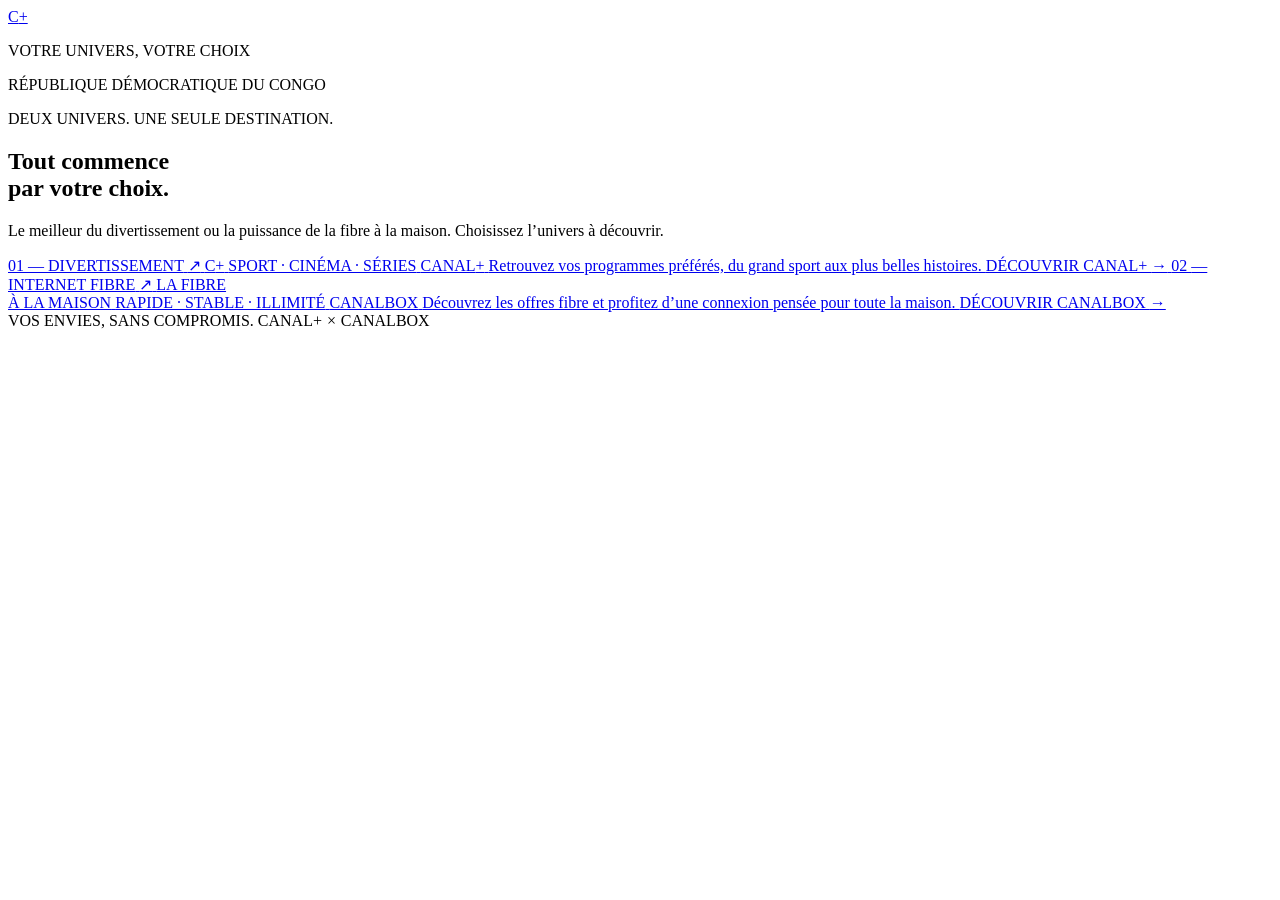
==== commit 90ce1816: "Update index.html" ====
--- a/index.html
+++ b/index.html
@@ -3,18 +3,82 @@
   <head>
     <meta charset="UTF-8" />
     <meta name="viewport" content="width=device-width, initial-scale=1.0" />
-    <title>PrimeTV — Streaming Premium · Sport, Cinéma, Séries</title>
-    <meta property="og:image" content="assets/og_default.png" />
-    <meta name="twitter:card" content="summary_large_image" />
-    <meta name="twitter:image" content="assets/og_default.png" />
+    <meta name="theme-color" content="#08090c" />
+    <meta
+      name="description"
+      content="Choisissez votre univers : CANAL+ pour le sport, le cinéma et les séries, ou Canalbox pour la fibre à la maison."
+    />
+    <title>CANAL+ & Canalbox — Choisissez votre univers</title>
     <link rel="preconnect" href="https://fonts.googleapis.com/" />
     <link rel="preconnect" href="https://fonts.gstatic.com/" crossorigin />
-    <link href="https://fonts.googleapis.com/css2?family=Inter:wght@400;500;700;900&amp;display=swap" rel="stylesheet" />
-    <link rel="stylesheet" href="assets/plans.css" />
-    <script type="module" crossorigin src="assets/index-NteebrMr.js"></script>
-    <link rel="stylesheet" crossorigin href="assets/index-Di2Sc8j5.css" />
+    <link
+      href="https://fonts.googleapis.com/css2?family=Inter:wght@400;500;600;700;800;900&display=swap"
+      rel="stylesheet"
+    />
+    <link rel="stylesheet" href="landing.css" />
   </head>
   <body>
-    <div id="root"></div>
+    <main class="landing">
+      <header class="topbar">
+        <a class="wordmark" href="./" aria-label="Accueil">C<span>+</span></a>
+        <p class="topbar-note">VOTRE UNIVERS, VOTRE CHOIX</p>
+        <span class="region"><span class="region-dot"></span> RÉPUBLIQUE DÉMOCRATIQUE DU CONGO</span>
+      </header>
+
+      <section class="intro" aria-labelledby="welcome-title">
+        <p class="eyebrow"><span></span> DEUX UNIVERS. UNE SEULE DESTINATION.</p>
+        <h1 id="welcome-title">Tout commence<br />par <span>votre choix.</span></h1>
+        <p class="intro-copy">
+          Le meilleur du divertissement ou la puissance de la fibre à la maison.
+          Choisissez l’univers à découvrir.
+        </p>
+      </section>
+
+      <section class="choices" aria-label="Choisir un univers">
+        <a class="choice choice-canal" href="canalplus.html">
+          <span class="choice-glow" aria-hidden="true"></span>
+          <span class="choice-top">
+            <span class="choice-index">01 <span>— DIVERTISSEMENT</span></span>
+            <span class="choice-arrow" aria-hidden="true">↗</span>
+          </span>
+          <span class="canal-emblem" aria-hidden="true">C<span>+</span></span>
+          <span class="choice-copy">
+            <span class="choice-kicker">SPORT · CINÉMA · SÉRIES</span>
+            <span class="choice-title">CANAL<span class="canal-plus">+</span></span>
+            <span class="choice-description">
+              Retrouvez vos programmes préférés, du grand sport aux plus belles histoires.
+            </span>
+          </span>
+          <span class="choice-action">DÉCOUVRIR CANAL+ <span aria-hidden="true">→</span></span>
+        </a>
+
+        <a class="choice choice-box" href="canolbox/index.html">
+          <span class="choice-glow" aria-hidden="true"></span>
+          <span class="choice-top">
+            <span class="choice-index">02 <span>— INTERNET FIBRE</span></span>
+            <span class="choice-arrow" aria-hidden="true">↗</span>
+          </span>
+          <span class="fiber-art" aria-hidden="true">
+            <span class="fiber-ring fiber-ring-one"></span>
+            <span class="fiber-ring fiber-ring-two"></span>
+            <span class="fiber-core"><span></span><span></span><span></span></span>
+            <span class="fiber-label">LA FIBRE<br />À LA MAISON</span>
+          </span>
+          <span class="choice-copy">
+            <span class="choice-kicker">RAPIDE · STABLE · ILLIMITÉ</span>
+            <span class="choice-title">CANALBOX</span>
+            <span class="choice-description">
+              Découvrez les offres fibre et profitez d’une connexion pensée pour toute la maison.
+            </span>
+          </span>
+          <span class="choice-action">DÉCOUVRIR CANALBOX <span aria-hidden="true">→</span></span>
+        </a>
+      </section>
+
+      <footer class="landing-footer">
+        <span>VOS ENVIES, SANS COMPROMIS.</span>
+        <span>CANAL+ <i>×</i> CANALBOX</span>
+      </footer>
+    </main>
   </body>
 </html>
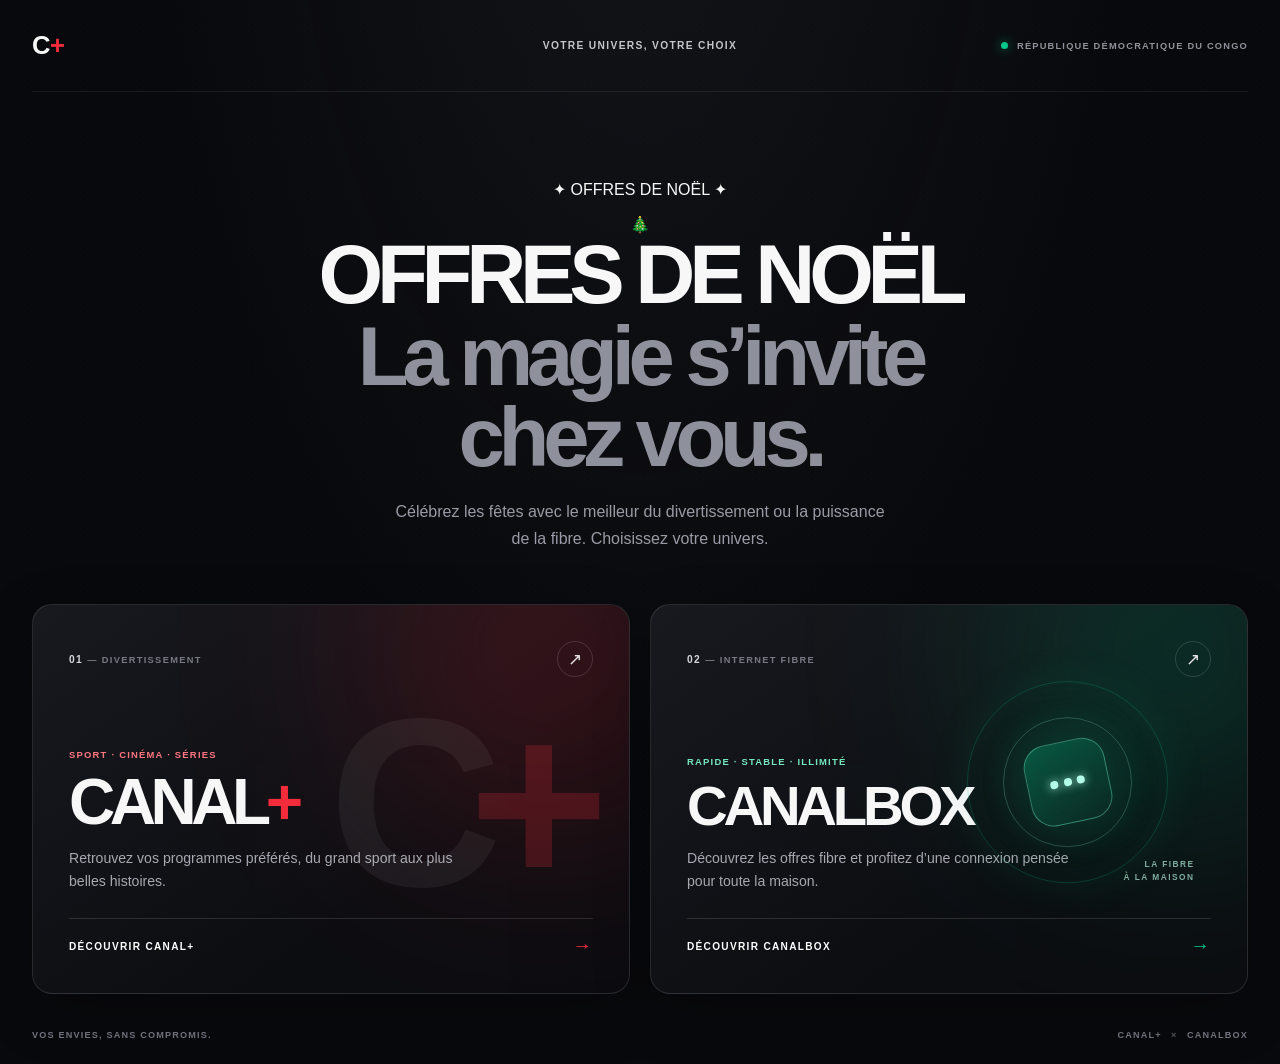
==== commit bd1bb9bd: "Update index.html" ====
--- a/index.html
+++ b/index.html
@@ -16,6 +16,7 @@
       rel="stylesheet"
     />
     <link rel="stylesheet" href="landing.css" />
+    <script src="landing.js" defer></script>
   </head>
   <body>
     <main class="landing">
@@ -26,11 +27,17 @@
       </header>
 
       <section class="intro" aria-labelledby="welcome-title">
-        <p class="eyebrow"><span></span> DEUX UNIVERS. UNE SEULE DESTINATION.</p>
-        <h1 id="welcome-title">Tout commence<br />par <span>votre choix.</span></h1>
+        <div class="holiday-confetti" id="landing-confetti" aria-hidden="true"></div>
+        <p class="seasonal-label"><span aria-hidden="true">✦</span> OFFRES DE NOËL <span aria-hidden="true">✦</span></p>
+        <div class="holiday-tree" aria-hidden="true">🎄</div>
+        <h1 class="holiday-title" id="welcome-title">
+          <span class="holiday-hat" aria-hidden="true"><span></span></span>
+          OFFRES DE NOËL
+          <span class="holiday-title-subtitle">La magie s’invite chez vous.</span>
+        </h1>
         <p class="intro-copy">
-          Le meilleur du divertissement ou la puissance de la fibre à la maison.
-          Choisissez l’univers à découvrir.
+          Célébrez les fêtes avec le meilleur du divertissement ou la puissance de la fibre.
+          Choisissez votre univers.
         </p>
       </section>
 
--- a/landing.css
+++ b/landing.css
@@ -0,0 +1,489 @@
+:root {
+  color-scheme: dark;
+  font-family: Inter, Arial, sans-serif;
+  font-synthesis: none;
+  text-rendering: optimizeLegibility;
+  --ink: #f7f7f8;
+  --muted: #9a9ba6;
+  --red: #f32c3b;
+  --green: #00c68a;
+}
+
+* {
+  box-sizing: border-box;
+}
+
+html {
+  min-width: 320px;
+  min-height: 100%;
+  background: #08090c;
+}
+
+body {
+  min-width: 320px;
+  min-height: 100vh;
+  margin: 0;
+  color: var(--ink);
+  background:
+    radial-gradient(ellipse at 50% -25%, rgba(68, 69, 82, 0.2), transparent 55%),
+    #08090c;
+}
+
+body::before {
+  position: fixed;
+  z-index: 0;
+  inset: 0;
+  background-image: radial-gradient(rgba(255, 255, 255, 0.17) 0.6px, transparent 0.6px);
+  background-size: 7px 7px;
+  content: "";
+  opacity: 0.1;
+  pointer-events: none;
+}
+
+a {
+  color: inherit;
+  text-decoration: none;
+}
+
+.landing {
+  position: relative;
+  z-index: 1;
+  display: flex;
+  width: min(100% - 64px, 1440px);
+  min-height: 100vh;
+  flex-direction: column;
+  margin: 0 auto;
+}
+
+.topbar {
+  display: grid;
+  min-height: 92px;
+  grid-template-columns: 1fr 1fr 1fr;
+  align-items: center;
+  border-bottom: 1px solid rgba(255, 255, 255, 0.08);
+}
+
+.wordmark {
+  display: inline-flex;
+  width: fit-content;
+  align-items: center;
+  font-size: 1.6rem;
+  font-weight: 900;
+  letter-spacing: -0.1em;
+}
+
+.wordmark span {
+  margin-left: 0.08em;
+  color: var(--red);
+}
+
+.topbar-note,
+.region,
+.eyebrow,
+.choice-index,
+.choice-kicker,
+.choice-action,
+.landing-footer {
+  font-size: 0.64rem;
+  font-weight: 800;
+  letter-spacing: 0.13em;
+}
+
+.topbar-note {
+  margin: 0;
+  color: #c5c5cb;
+  text-align: center;
+}
+
+.region {
+  display: flex;
+  align-items: center;
+  justify-self: end;
+  gap: 0.55rem;
+  color: #90919a;
+  font-size: 0.58rem;
+}
+
+.region-dot {
+  width: 7px;
+  height: 7px;
+  border-radius: 50%;
+  background: var(--green);
+  box-shadow: 0 0 12px rgba(0, 198, 138, 0.7);
+}
+
+.intro {
+  max-width: 710px;
+  margin: clamp(3.5rem, 8vh, 6.5rem) auto 3.25rem;
+  text-align: center;
+}
+
+.eyebrow {
+  display: inline-flex;
+  align-items: center;
+  justify-content: center;
+  gap: 0.6rem;
+  margin: 0 0 1.2rem;
+  color: #c4c5cc;
+  font-size: 0.62rem;
+}
+
+.eyebrow span {
+  width: 18px;
+  height: 2px;
+  background: var(--red);
+  box-shadow: 0 0 12px rgba(243, 44, 59, 0.6);
+}
+
+.intro h1 {
+  margin: 0;
+  font-size: clamp(2.9rem, 6.5vw, 5.5rem);
+  font-weight: 800;
+  letter-spacing: -0.075em;
+  line-height: 0.98;
+}
+
+.intro h1 span {
+  color: #8e909b;
+}
+
+.intro-copy {
+  max-width: 500px;
+  margin: 1.2rem auto 0;
+  color: var(--muted);
+  font-size: clamp(0.9rem, 1.5vw, 1rem);
+  line-height: 1.7;
+}
+
+.choices {
+  display: grid;
+  grid-template-columns: repeat(2, minmax(0, 1fr));
+  gap: 1.25rem;
+  margin: 0 auto;
+  width: 100%;
+}
+
+.choice {
+  position: relative;
+  display: flex;
+  min-height: 390px;
+  flex-direction: column;
+  overflow: hidden;
+  isolation: isolate;
+  border: 1px solid rgba(255, 255, 255, 0.11);
+  border-radius: 20px;
+  padding: clamp(1.35rem, 3vw, 2.25rem);
+  background: linear-gradient(145deg, rgba(25, 26, 32, 0.97), rgba(12, 13, 17, 0.98) 68%);
+  box-shadow: 0 18px 60px rgba(0, 0, 0, 0.2);
+  transition: transform 220ms ease, border-color 220ms ease, box-shadow 220ms ease;
+}
+
+.choice:hover {
+  transform: translateY(-6px);
+  border-color: rgba(255, 255, 255, 0.27);
+  box-shadow: 0 24px 70px rgba(0, 0, 0, 0.42);
+}
+
+.choice:focus-visible {
+  outline: 2px solid white;
+  outline-offset: 4px;
+}
+
+.choice-glow {
+  position: absolute;
+  z-index: -1;
+  top: -130px;
+  right: -90px;
+  width: 350px;
+  height: 350px;
+  border-radius: 50%;
+  background: var(--red);
+  filter: blur(110px);
+  opacity: 0.2;
+  pointer-events: none;
+  transition: opacity 220ms ease;
+}
+
+.choice:hover .choice-glow {
+  opacity: 0.3;
+}
+
+.choice-box .choice-glow {
+  top: -130px;
+  right: -100px;
+  background: var(--green);
+}
+
+.choice-top {
+  display: flex;
+  align-items: center;
+  justify-content: space-between;
+}
+
+.choice-index {
+  color: #d5d5db;
+}
+
+.choice-index span {
+  color: #777983;
+  font-size: 0.58rem;
+}
+
+.choice-arrow {
+  display: grid;
+  width: 36px;
+  height: 36px;
+  place-items: center;
+  border: 1px solid rgba(255, 255, 255, 0.14);
+  border-radius: 50%;
+  color: #e6e6e9;
+  font-size: 1.05rem;
+  transition: transform 220ms ease, background 220ms ease;
+}
+
+.choice:hover .choice-arrow {
+  transform: translate(2px, -2px);
+  background: rgba(255, 255, 255, 0.1);
+}
+
+.canal-emblem {
+  position: absolute;
+  top: 78px;
+  right: 9%;
+  color: rgba(255, 255, 255, 0.055);
+  font-size: clamp(8rem, 19vw, 15rem);
+  font-weight: 900;
+  letter-spacing: -0.14em;
+  line-height: 1;
+  pointer-events: none;
+  user-select: none;
+}
+
+.canal-emblem span {
+  color: rgba(243, 44, 59, 0.22);
+}
+
+.choice-copy {
+  display: flex;
+  max-width: 440px;
+  flex-direction: column;
+  margin-top: auto;
+  padding-top: 4rem;
+}
+
+.choice-kicker {
+  margin-bottom: 0.65rem;
+  color: #ff7580;
+  font-size: 0.59rem;
+}
+
+.choice-box .choice-kicker {
+  color: #74e7bf;
+}
+
+.choice-title {
+  font-size: clamp(2.5rem, 5vw, 4.5rem);
+  font-weight: 900;
+  letter-spacing: -0.085em;
+  line-height: 1;
+}
+
+.canal-plus {
+  color: var(--red);
+}
+
+.choice-box .choice-title {
+  font-size: clamp(2.25rem, 4.4vw, 3.8rem);
+  letter-spacing: -0.075em;
+}
+
+.choice-description {
+  max-width: 390px;
+  margin-top: 0.8rem;
+  color: #a7a8b1;
+  font-size: 0.88rem;
+  line-height: 1.65;
+}
+
+.choice-action {
+  display: flex;
+  align-items: center;
+  justify-content: space-between;
+  margin-top: 1.55rem;
+  border-top: 1px solid rgba(255, 255, 255, 0.12);
+  padding-top: 1rem;
+  color: white;
+  font-size: 0.63rem;
+}
+
+.choice-action span {
+  color: var(--red);
+  font-size: 1.2rem;
+  transition: transform 180ms ease;
+}
+
+.choice-box .choice-action span {
+  color: var(--green);
+}
+
+.choice:hover .choice-action span {
+  transform: translateX(5px);
+}
+
+.fiber-art {
+  position: absolute;
+  top: 50%;
+  right: 10%;
+  display: grid;
+  width: min(42%, 240px);
+  aspect-ratio: 1;
+  place-items: center;
+  transform: translateY(-57%);
+  pointer-events: none;
+}
+
+.fiber-ring {
+  position: absolute;
+  inset: 8%;
+  border: 1px solid rgba(0, 198, 138, 0.24);
+  border-radius: 50%;
+  box-shadow: 0 0 45px rgba(0, 198, 138, 0.08), inset 0 0 45px rgba(0, 198, 138, 0.05);
+}
+
+.fiber-ring-two {
+  inset: 23%;
+  border-color: rgba(139, 248, 210, 0.24);
+}
+
+.fiber-core {
+  display: flex;
+  width: 34%;
+  height: 34%;
+  align-items: center;
+  justify-content: center;
+  gap: 7%;
+  border: 1px solid rgba(127, 255, 212, 0.36);
+  border-radius: 28%;
+  background: linear-gradient(145deg, rgba(0, 198, 138, 0.35), rgba(13, 60, 48, 0.42));
+  box-shadow: 0 0 45px rgba(0, 198, 138, 0.24);
+  transform: rotate(-12deg);
+}
+
+.fiber-core span {
+  width: 10%;
+  height: 10%;
+  border-radius: 50%;
+  background: #b4ffe7;
+  box-shadow: 0 0 10px rgba(180, 255, 231, 0.9);
+}
+
+.fiber-label {
+  position: absolute;
+  right: -3%;
+  bottom: 8%;
+  color: rgba(190, 255, 231, 0.65);
+  font-size: 0.52rem;
+  font-weight: 800;
+  letter-spacing: 0.18em;
+  line-height: 1.5;
+  text-align: right;
+}
+
+.landing-footer {
+  display: flex;
+  justify-content: space-between;
+  margin-top: auto;
+  padding: 2.25rem 0 1.5rem;
+  color: #747681;
+  font-size: 0.57rem;
+}
+
+.landing-footer i {
+  padding: 0 0.35rem;
+  color: #555761;
+  font-style: normal;
+}
+
+@media (min-width: 1440px) {
+  .choices {
+    max-width: 1250px;
+  }
+}
+
+@media (max-width: 760px) {
+  .landing {
+    width: min(100% - 36px, 560px);
+  }
+
+  .topbar {
+    min-height: 72px;
+    grid-template-columns: 1fr auto;
+  }
+
+  .topbar-note {
+    display: none;
+  }
+
+  .region {
+    font-size: 0.48rem;
+  }
+
+  .intro {
+    margin: 3.4rem auto 2rem;
+  }
+
+  .intro h1 {
+    font-size: clamp(3rem, 12vw, 4.4rem);
+  }
+
+  .intro-copy {
+    max-width: 370px;
+    font-size: 0.9rem;
+  }
+
+  .choices {
+    grid-template-columns: 1fr;
+    gap: 0.85rem;
+  }
+
+  .choice {
+    min-height: 325px;
+    border-radius: 17px;
+    padding: 1.3rem;
+  }
+
+  .choice-copy {
+    padding-top: 3.1rem;
+  }
+
+  .canal-emblem {
+    top: 62px;
+    right: 7%;
+    font-size: 9rem;
+  }
+
+  .fiber-art {
+    top: 43%;
+    right: 9%;
+    width: 39%;
+    max-width: 155px;
+  }
+
+  .landing-footer {
+    gap: 1rem;
+    margin-top: 1.5rem;
+    padding-top: 1.5rem;
+    font-size: 0.48rem;
+  }
+}
+
+@media (prefers-reduced-motion: reduce) {
+  *,
+  *::before,
+  *::after {
+    scroll-behavior: auto !important;
+    transition-duration: 0.01ms !important;
+    animation-duration: 0.01ms !important;
+    animation-iteration-count: 1 !important;
+  }
+}
